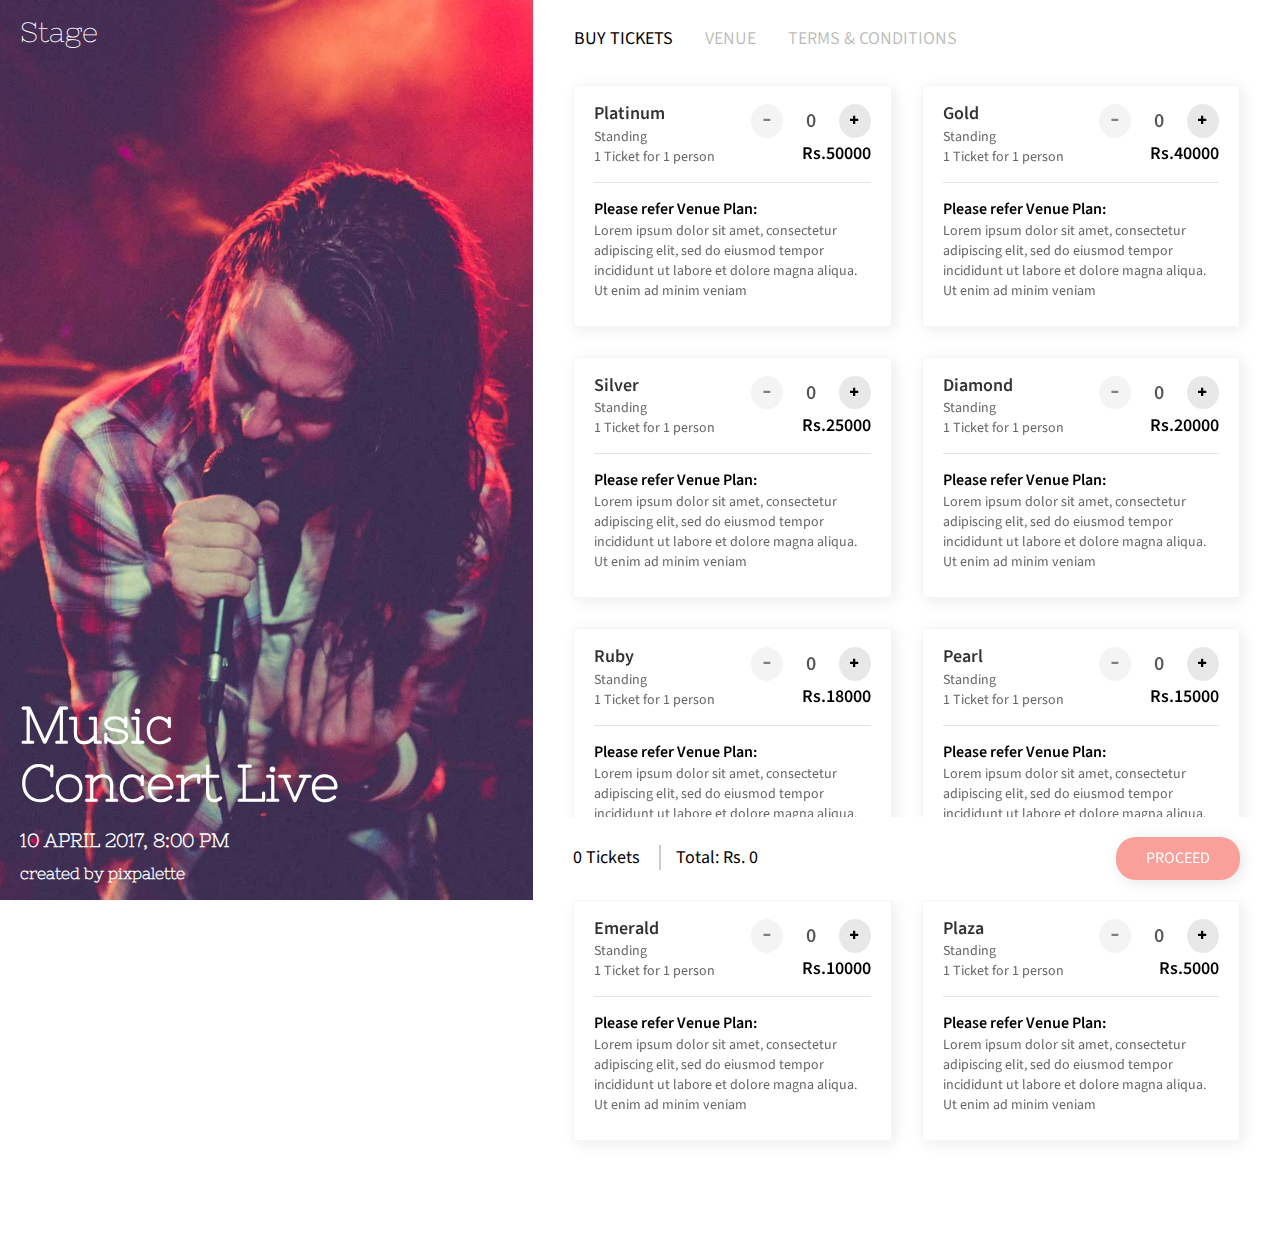
==== master/index.html @ 891f1418 "initial commit with 2 templates" ====
<!-- Stage- Bootstrap one page Event ticket booking theme 
Created by pixpalette.com - online design magazine -->
<!DOCTYPE html>
<html lang="en">
  <head>
    <meta charset="utf-8">
    <meta http-equiv="X-UA-Compatible" content="IE=edge">
    <meta name="viewport" content="width=device-width, initial-scale=1">
    <!-- The above 3 meta tags *must* come first in the head; any other head content must come *after* these tags -->
    <title>Stage- Bootstrap one page Event ticket booking theme</title>

    <!-- Bootstrap -->
    <link href="css/bootstrap.min.css" rel="stylesheet">
    <link href="css/custom.css" rel="stylesheet">
    
    <!-- fonts -->
    <link href='http://fonts.googleapis.com/css?family=Nixie+One' rel='stylesheet' type='text/css'>
    <link href="https://fonts.googleapis.com/css?family=Source+Sans+Pro:300,400,600,700,900" rel="stylesheet">
    <!-- HTML5 shim and Respond.js for IE8 support of HTML5 elements and media queries -->
    <!-- WARNING: Respond.js doesn't work if you view the page via file:// -->
    <!--[if lt IE 9]>
      <script src="https://oss.maxcdn.com/html5shiv/3.7.2/html5shiv.min.js"></script>
      <script src="https://oss.maxcdn.com/respond/1.4.2/respond.min.js"></script>
    <![endif]-->
  </head>
  <body>
  	
    <div class="loader">
       <div>
        <img src="images/icons/preloader.gif" />
       </div>
    </div>
    
    <div class="container-fluid">
		<div class="row">
        	<div class="col-sm-5 left-wrapper">
            	<div class="event-banner-wrapper">
                	<div class="logo">
                        <h1>Stage</h1>
                    </div>
                
                	<h2>
                    Music<br>Concert Live
                    <span>10 April 2017, 8:00 PM</span>
                    </h2>
                    <p>created by <a href="http://www.pixpalette.com" target="_blank">pixpalette</a></p>
                </div>
            </div>
            <div class="col-sm-7 right-wrapper">
            	<div class="event-ticket-wrapper">
                    
                    <div class="event-tab">
                
                  <!-- Nav tabs -->
                  <ul class="nav nav-tabs" role="tablist">
                    <li role="presentation" class="active"><a href="#buyTicket" aria-controls="buyTicket" role="tab" data-toggle="tab">Buy Tickets</a></li>
                    <li role="presentation"><a href="#venue" aria-controls="venue" role="tab" data-toggle="tab">Venue</a></li>
                   
                    
                    <li role="presentation"><a href="#termCondition" aria-controls="termCondition" role="tab" data-toggle="tab">Terms & Conditions</a></li>
                  </ul>
                
                  <!-- Tab panes -->
                  <div class="tab-content">
                    <div role="tabpanel" class="tab-pane fade in active" id="buyTicket">
                    	<div class="row">
                        	<div class="col-md-6">
                            	<div class="ticketBox" data-ticket-price="50000">
                                	<div class="inactiveStatus"></div>
                                    
                                    <div class="row">
 			                       	<div class="col-xs-6">
            							<div class="ticket-name">
                                        	Platinum
                                            <span>Standing<br>
                                        	1 Ticket for 1 person</span>
                                        </div>
            						</div>
                                    
                                    <div class="col-xs-6">
            							<div class="ticket-price-count-box">
                                            <div class="ticket-control">
                                                <div class="input-group">
                                                  <span class="input-group-btn">
                                                      <button type="button" class="btn btn-default btn-number" disabled="disabled" data-type="minus" data-field="quant[1]">
                                                          <span class="glyphicon glyphicon-minus"></span>
                                                      </button>
                                                  </span>
                                                  <input type="text" name="quant[1]" class="form-control input-number" value="0" min="0" max="10">
                                                  <span class="input-group-btn">
                                                      <button type="button" class="btn btn-default btn-number" data-type="plus" data-field="quant[1]">
                                                          <span class="glyphicon glyphicon-plus"></span>
                                                      </button>
                                                  </span>
                                                </div>
                                            </div>
                                            <p class="price">Rs.50000</p>
                                        </div>
            						</div>
                                    </div>
                                	
                                    
                                    <div class="ticket-description">
                                    	<p><strong>Please refer Venue Plan:</strong><br>Lorem ipsum dolor sit amet, consectetur adipiscing elit, sed do eiusmod tempor incididunt ut labore et dolore magna aliqua. Ut enim ad minim veniam</p>
                                    </div>
                                            
                                </div>
                            </div>
                            <div class="col-md-6">
                            	<div class="ticketBox" data-ticket-price="40000">
                                	<div class="inactiveStatus"></div>
                                    
                                    <div class="row">
 			                       	<div class="col-xs-6">
            							<div class="ticket-name">Gold<span>
                                        Standing<br>
                                        1 Ticket for 1 person</span></div>
            						</div>
                                    
                                    <div class="col-xs-6">
            							<div class="ticket-price-count-box">
                                            <div class="ticket-control">
                                                <div class="input-group">
                                                  <span class="input-group-btn">
                                                      <button type="button" class="btn btn-default btn-number" disabled="disabled" data-type="minus" data-field="quant[2]">
                                                          <span class="glyphicon glyphicon-minus"></span>
                                                      </button>
                                                  </span>
                                                  <input type="text" name="quant[2]" class="form-control input-number" value="0" min="0" max="10">
                                                  <span class="input-group-btn">
                                                      <button type="button" class="btn btn-default btn-number" data-type="plus" data-field="quant[2]">
                                                          <span class="glyphicon glyphicon-plus"></span>
                                                      </button>
                                                  </span>
                                                </div>
                                                
                                            </div>
                                            <p class="price">Rs.40000</p>
                                        </div>
            						</div>
                                    </div>
                                	
                                    
                                    <div class="ticket-description">
                                    	<p><strong>Please refer Venue Plan:</strong><br>Lorem ipsum dolor sit amet, consectetur adipiscing elit, sed do eiusmod tempor incididunt ut labore et dolore magna aliqua. Ut enim ad minim veniam</p>
                                    </div>
                                            
                                </div>
                            </div>
                            <div class="col-md-6">
                            	<div class="ticketBox" data-ticket-price="25000">
                                	<div class="inactiveStatus"></div>
                                    
                                    <div class="row">
 			                       	<div class="col-xs-6">
            							<div class="ticket-name">Silver <span>
                                        Standing<br>
                                        1 Ticket for 1 person</span></div>
            						</div>
                                    
                                    <div class="col-xs-6">
            							<div class="ticket-price-count-box">
                                            <div class="ticket-control">
                                                <div class="input-group">
                                                  <span class="input-group-btn">
                                                      <button type="button" class="btn btn-default btn-number" disabled="disabled" data-type="minus" data-field="quant[3]">
                                                          <span class="glyphicon glyphicon-minus"></span>
                                                      </button>
                                                  </span>
                                                  <input type="text" name="quant[3]" class="form-control input-number" value="0" min="0" max="10">
                                                  <span class="input-group-btn">
                                                      <button type="button" class="btn btn-default btn-number" data-type="plus" data-field="quant[3]">
                                                          <span class="glyphicon glyphicon-plus"></span>
                                                      </button>
                                                  </span>
                                                </div>
                                                
                                            </div>
                                            <p class="price">Rs.25000</p>
                                        </div>
            						</div>
                                    </div>
                                	
                                    
                                    <div class="ticket-description">
                                    	<p><strong>Please refer Venue Plan:</strong><br>Lorem ipsum dolor sit amet, consectetur adipiscing elit, sed do eiusmod tempor incididunt ut labore et dolore magna aliqua. Ut enim ad minim veniam</p>
                                    </div>
                                            
                                </div>
                            </div>
                            <div class="col-md-6">
                            	<div class="ticketBox" data-ticket-price="20000">
                                	<div class="inactiveStatus"></div>
                                    
                                    <div class="row">
 			                       	<div class="col-xs-6">
            							<div class="ticket-name">Diamond<span>
                                        Standing<br>
                                        1 Ticket for 1 person</span></div>
            						</div>
                                    
                                    <div class="col-xs-6">
            							<div class="ticket-price-count-box">
                                            <div class="ticket-control">
                                                <div class="input-group">
                                                  <span class="input-group-btn">
                                                      <button type="button" class="btn btn-default btn-number" disabled="disabled" data-type="minus" data-field="quant[4]">
                                                          <span class="glyphicon glyphicon-minus"></span>
                                                      </button>
                                                  </span>
                                                  <input type="text" name="quant[4]" class="form-control input-number" value="0" min="0" max="10">
                                                  <span class="input-group-btn">
                                                      <button type="button" class="btn btn-default btn-number" data-type="plus" data-field="quant[4]">
                                                          <span class="glyphicon glyphicon-plus"></span>
                                                      </button>
                                                  </span>
                                                </div>
                                                
                                            </div>
                                            <p class="price">Rs.20000</p>
                                        </div>
            						</div>
                                    </div>
                                	
                                    
                                    <div class="ticket-description">
                                    	<p><strong>Please refer Venue Plan:</strong><br>Lorem ipsum dolor sit amet, consectetur adipiscing elit, sed do eiusmod tempor incididunt ut labore et dolore magna aliqua. Ut enim ad minim veniam</p>
                                    </div>
                                            
                                </div>
                            </div>
                            <div class="col-md-6">
                            	<div class="ticketBox" data-ticket-price="18000">
                                	<div class="inactiveStatus"></div>
                                    
                                    <div class="row">
 			                       	<div class="col-xs-6">
            							<div class="ticket-name">Ruby<span>
                                        Standing<br>
                                        1 Ticket for 1 person</span></div>
            						</div>
                                    
                                    <div class="col-xs-6">
            							<div class="ticket-price-count-box">
                                            <div class="ticket-control">
                                                <div class="input-group">
                                                  <span class="input-group-btn">
                                                      <button type="button" class="btn btn-default btn-number" disabled="disabled" data-type="minus" data-field="quant[5]">
                                                          <span class="glyphicon glyphicon-minus"></span>
                                                      </button>
                                                  </span>
                                                  <input type="text" name="quant[5]" class="form-control input-number" value="0" min="0" max="10">
                                                  <span class="input-group-btn">
                                                      <button type="button" class="btn btn-default btn-number" data-type="plus" data-field="quant[5]">
                                                          <span class="glyphicon glyphicon-plus"></span>
                                                      </button>
                                                  </span>
                                                </div>
                                                
                                            </div>
                                            <p class="price">Rs.18000</p>
                                        </div>
            						</div>
                                    </div>
                                	
                                    
                                    <div class="ticket-description">
                                    	<p><strong>Please refer Venue Plan:</strong><br>Lorem ipsum dolor sit amet, consectetur adipiscing elit, sed do eiusmod tempor incididunt ut labore et dolore magna aliqua. Ut enim ad minim veniam</p>
                                    </div>
                                            
                                </div>
                            </div>
                            <div class="col-md-6">
                            	<div class="ticketBox" data-ticket-price="15000">
                                	<div class="inactiveStatus"></div>
                                    
                                    <div class="row">
 			                       	<div class="col-xs-6">
            							<div class="ticket-name">Pearl<span>
                                        Standing<br>
                                        1 Ticket for 1 person</span></div>
            						</div>
                                    
                                    <div class="col-xs-6">
            							<div class="ticket-price-count-box">
                                            <div class="ticket-control">
                                                <div class="input-group">
                                                  <span class="input-group-btn">
                                                      <button type="button" class="btn btn-default btn-number" disabled="disabled" data-type="minus" data-field="quant[6]">
                                                          <span class="glyphicon glyphicon-minus"></span>
                                                      </button>
                                                  </span>
                                                  <input type="text" name="quant[6]" class="form-control input-number" value="0" min="0" max="10">
                                                  <span class="input-group-btn">
                                                      <button type="button" class="btn btn-default btn-number" data-type="plus" data-field="quant[6]">
                                                          <span class="glyphicon glyphicon-plus"></span>
                                                      </button>
                                                  </span>
                                                </div>
                                                
                                            </div>
                                            <p class="price">Rs.15000</p>
                                        </div>
            						</div>
                                    </div>
                                	
                                    
                                    <div class="ticket-description">
                                    	<p><strong>Please refer Venue Plan:</strong><br>Lorem ipsum dolor sit amet, consectetur adipiscing elit, sed do eiusmod tempor incididunt ut labore et dolore magna aliqua. Ut enim ad minim veniam</p>
                                    </div>
                                            
                                </div>
                            </div>
                            <div class="col-md-6">
                            	<div class="ticketBox" data-ticket-price="10000">
                                	<div class="inactiveStatus"></div>
                                    
                                    <div class="row">
 			                       	<div class="col-xs-6">
            							<div class="ticket-name">Emerald<span>
                                        Standing<br>
                                        1 Ticket for 1 person</div>
            						</div>
                                    
                                    <div class="col-xs-6">
            							<div class="ticket-price-count-box">
                                            <div class="ticket-control">
                                                <div class="input-group">
                                                  <span class="input-group-btn">
                                                      <button type="button" class="btn btn-default btn-number" disabled="disabled" data-type="minus" data-field="quant[7]">
                                                          <span class="glyphicon glyphicon-minus"></span>
                                                      </button>
                                                  </span>
                                                  <input type="text" name="quant[7]" class="form-control input-number" value="0" min="0" max="10">
                                                  <span class="input-group-btn">
                                                      <button type="button" class="btn btn-default btn-number" data-type="plus" data-field="quant[7]">
                                                          <span class="glyphicon glyphicon-plus"></span>
                                                      </button>
                                                  </span>
                                                </div>
                                                
                                            </div>
                                            <p class="price">Rs.10000</p>
                                        </div>
            						</div>
                                    </div>
                                	
                                    
                                    <div class="ticket-description">
                                    	<p><strong>Please refer Venue Plan:</strong><br>Lorem ipsum dolor sit amet, consectetur adipiscing elit, sed do eiusmod tempor incididunt ut labore et dolore magna aliqua. Ut enim ad minim veniam</p>
                                    </div>
                                            
                                </div>
                            </div>
                            <div class="col-md-6">
                            	<div class="ticketBox" data-ticket-price="5000">
                                	<div class="inactiveStatus"></div>
                                    
                                    <div class="row">
 			                       	<div class="col-xs-6">
            							<div class="ticket-name">Plaza<span>
                                        Standing<br>
                                        1 Ticket for 1 person</span></div>
            						</div>
                                    
                                    <div class="col-xs-6">
            							<div class="ticket-price-count-box">
                                            <div class="ticket-control">
                                                <div class="input-group">
                                                  <span class="input-group-btn">
                                                      <button type="button" class="btn btn-default btn-number" disabled="disabled" data-type="minus" data-field="quant[8]">
                                                          <span class="glyphicon glyphicon-minus"></span>
                                                      </button>
                                                  </span>
                                                  <input type="text" name="quant[8]" class="form-control input-number" value="0" min="0" max="10">
                                                  <span class="input-group-btn">
                                                      <button type="button" class="btn btn-default btn-number" data-type="plus" data-field="quant[8]">
                                                          <span class="glyphicon glyphicon-plus"></span>
                                                      </button>
                                                  </span>
                                                </div>
                                                
                                            </div>
                                            <p class="price">Rs.5000</p>
                                        </div>
            						</div>
                                    </div>
                                	
                                    
                                    <div class="ticket-description">
                                    	<p><strong>Please refer Venue Plan:</strong><br>Lorem ipsum dolor sit amet, consectetur adipiscing elit, sed do eiusmod tempor incididunt ut labore et dolore magna aliqua. Ut enim ad minim veniam</p>
                                    </div>
                                            
                                </div>
                            </div>
                        </div>
                    </div>
                    <div role="tabpanel" class="tab-pane fade" id="venue">
                    	<h4> Lorem ipsum dolor sit amet,<br> consectetur adipiscing elit,<br> sed do eiusmod<br> Pune 411058</h4><br>
                        <iframe src="https://www.google.com/maps/d/embed?mid=1UMEBYRnM0KZhrhqikVv3YigwUd0" width="640" height="300"></iframe>
                    </div>
                    <div role="tabpanel" class="tab-pane fade" id="termCondition">
           				<h4>Lorem ipsum dolor sit amet, consectetur adipiscing elit, sed do eiusmod tempor incididunt ut labore et dolore magna aliqua. Ut enim ad minim veniam, quis nostrud exercitation ullamco laboris nisi ut aliquip ex ea commodo consequat. Duis aute irure dolor in reprehenderit in voluptate velit esse cillum dolore eu fugiat nulla pariatur. Excepteur sint occaecat cupidatat non proident, sunt in culpa qui officia deserunt mollit anim id est laborum.</h4>
                        <h4>Lorem ipsum dolor sit amet, consectetur adipiscing elit, sed do eiusmod tempor incididunt ut labore et dolore magna aliqua. Ut enim ad minim veniam, quis nostrud exercitation ullamco laboris nisi ut aliquip ex ea commodo consequat. Duis aute irure dolor in reprehenderit in voluptate velit esse cillum dolore eu fugiat nulla pariatur. Excepteur sint occaecat cupidatat non proident, sunt in culpa qui officia deserunt mollit anim id est laborum.</h4>
                        <h4>Lorem ipsum dolor sit amet, consectetur adipiscing elit, sed do eiusmod tempor incididunt ut labore et dolore magna aliqua. Ut enim ad minim veniam, quis nostrud exercitation ullamco laboris nisi ut aliquip ex ea commodo consequat. Duis aute irure dolor in reprehenderit in voluptate velit esse cillum dolore eu fugiat nulla pariatur. Excepteur sint occaecat cupidatat non proident, sunt in culpa qui officia deserunt mollit anim id est laborum.</h4>
                    </div>
                  </div>
                
                </div>
                
                	<div class="cart">
                <div class="row">
                    <div class="col-xs-6">
                        <p> 
                        	<span class="ticket-count">0</span> Tickets <span class="divider"></span> Total: Rs. <span class="total-amount">0</span></p>
                    </div>
                    <div class="col-xs-6">
                    	<div class="text-right">
                        	<a class="btn disabled" data-toggle="modal" data-target="#ticket-details">PROCEED</a>
                        </div>
                    </div>
                </div>
                </div>
                       
                </div>
            </div>
        </div>
    </div>

<!-- Modal -->
<div class="modal right fade" id="ticket-details" tabindex="-1" role="dialog" aria-labelledby="myModalLabel">
  <div class="modal-dialog" role="document">
    <div class="modal-content">
      <!--<div class="modal-header">
        <button type="button" class="close" data-dismiss="modal" aria-label="Close"><span aria-hidden="true">&times;</span></button>
        <h4 class="modal-title" id="myModalLabel">Share your contact Details</h4>
      </div>-->
      <div class="modal-header">
        <button type="button" class="close" data-dismiss="modal" aria-label="Close">
        	<img src="images/icons/cancel.png">
        </button>
        <h4 class="modal-title">Your Tickets</h4>
      </div>
      <div class="modal-body">
        
        <div class="cart-information">
            	<div class="ticket-type"></div>
          		<ul>
	                <li>Tickets: <span class="ticket-count"></span></li>
                    <li>Price: <span class="ticket-amount"></span></li>
                    <hr>
                    <li>Total: <span class="total-amount"></span></li>
    			</ul>
            </div>
            
            <div class="contactForm">	
                <h3>Share your contact Details</h3>
                <form>
                  <div class="form-group">
                    <input type="text" class="form-control" placeholder="Enter your name">
                  </div>
                  
                  <div class="form-group">
                    <input type="text" class="form-control" placeholder="Enter your Email ID">
                  </div>
                  
                  <div class="form-group">
                     <input type="text" class="form-control" placeholder="Enter your Mobile No.">
                  </div>
                  
        		  <a type="submit" class="btn">Proceed to Payment</a>
                </form>
            </div>
        
        
        
      </div>
    </div>
  </div>
</div>
    
    
    <!-- jQuery (necessary for Bootstrap's JavaScript plugins) -->
    <script src="https://ajax.googleapis.com/ajax/libs/jquery/1.11.3/jquery.min.js"></script>
    <!-- Include all compiled plugins (below), or include individual files as needed -->
    <script src="js/bootstrap.min.js"></script>
    <script src="js/allscript.js"></script>
  </body>
</html>
---- master/css/custom.css ----
/* Stage- Bootstrap one page Event ticket booking theme 
Created by pixpalette.com - online design magazine */

@charset "utf-8";
/* CSS Document */
html, body {
	font-family: 'Source Sans Pro', sans-serif;
    font-size: 14px;
    font-weight: 400;
}

/* common style's */
a {
  color: #7447ae;
  -webkit-transition: all 0.5s;
  -moz-transition: all 0.5s;
  transition: all 0.5s;
}
a:hover, a:focus, a:active {
  text-decoration: none;
  outline: none;
  -webkit-transition: all 0.5s;
  -moz-transition: all 0.5s;
  transition: all 0.5s;
}

h1, h2, h3, h4, h5, h6 {
	line-height: 24px; 
}

/* button style */
.btn, .btn.disabled {
    background: #f44336;
    color: #ffffff;
    border: 0;
    border-radius: 20px;
    font-size: 16px;
    padding: 10px 30px;
    box-shadow: 3px 3px 15px rgba(0, 0, 0, 0.2);
	text-transform: uppercase;
}

.btn:hover {
    background: #e53935;
	color: #ffffff;
    box-shadow: 6px 6px 15px rgba(0, 0, 0, 0.2);
}

.btn.disabled, .btn[disabled], fieldset[disabled] .btn {
    opacity: .5;
}

/* form style */
label {
    font-weight: 400;
}

.form-group {
    margin-bottom: 20px;
}

.form-control {
    height: 40px;
    font-size: 18px;
    border: 0;
    border-bottom: 1px solid #ccc;
    border-radius: 0px;
    padding: 6px 0px;
    box-shadow: none;
	font-weight: 100;
	-webkit-transition: all 0.5s;
    -moz-transition: all 0.5s;
    transition: all 0.5s;
}

.form-control:focus {
    border-color: #666666;
    outline: 0;
    box-shadow: none;
	-webkit-transition: all 0.5s;
    -moz-transition: all 0.5s;
    transition: all 0.5s;
}


/* loader */
.loader{
    position: fixed;
    color: white;
    background: #ffffff;
    width: 100%;
    height: 100%;
    z-index: 9999;
}

.loader > div {
    text-align: center;
    margin: 0px auto;
    position: relative;
    top: 50%;
    transform: translateY(-50%);
}

.left-wrapper, .right-wrapper{
    padding-right: 0px;
    padding-left: 0px;
}

/* event banner css */
.event-banner-wrapper {
	position: fixed;
    width: 41.66666667%;
    height: 100%;	
    padding: 20px;
	background: url(../images/event-banner.jpg);
	background-position: center;
	-webkit-background-size: cover;
	-moz-background-size: cover;
	-o-background-size: cover;
	background-size: cover;
}

.logo h1 {
    font-family: 'Nixie One', sans-serif;
    position: absolute;
    color: #ffffff;
    font-size: 28px;
    font-weight: 300;
    margin: 0;
    top: 20px;
    left: 20px;
}

.event-banner-wrapper h2 {
    position: absolute;
	font-family: 'Nixie One', sans-serif;
	font-size: 4vw;
    font-weight: 900;
	line-height: 4.5vw;
	color: #fff;
    margin: 0;
    bottom: 30px;
}

.event-banner-wrapper h2 span {
    display: block;
    text-transform: uppercase;
    font-size: 1.5vw;
}

.event-banner-wrapper p {
    position: absolute;
    font-family: 'Nixie One', sans-serif;
    font-size: 16px;
    font-weight: 900;
    color: #fff;
    margin: 0;
    bottom: 15px;
}

.event-banner-wrapper p a {
	color: #fff;
}

.event-banner-wrapper p a:hover {
	border-bottom: 1px solid #fff;
}

/* event ticket css */
.event-ticket-wrapper{	
    padding: 40px;
}

.event-tab .nav-tabs {
	position: fixed;
	top: 0;
	left: 41.66666667%;
	background: #fff;
	width: 58.33333333%;
	border-bottom: 0;
    padding: 20px 40px;
	margin-bottom: 30px;
    z-index: 99;
}

.event-tab .nav-tabs > li > a {
    font-size: 18px;
	color: rgba(0, 0, 0, 0.28);
    margin-right: 30px;
    padding: 5px 0px;
    text-transform: uppercase;
    transition: all 0.5s;
    -webkit-transition: all 0.5s;
}

.event-tab .nav-tabs > li.active > a,
.event-tab .nav-tabs > li.active > a:hover, 
.event-tab .nav-tabs > li.active > a:focus,
.event-tab .nav-tabs > li > a:hover, 
.event-tab .nav-tabs > li > a:focus {
	background: transparent;
    color: #000000;
    border: 1px solid transparent;
	transition: all 0.5s;
	-webkit-transition: all 0.5s;
}

.event-tab .tab-content {
    margin-top: 45px;
}

.event-tab .tab-content .tab-pane {
    margin-bottom: 30px;
}

.ticketBox {
    position: relative;
    border: 1px solid rgba(0, 0, 0, 0.04);
    padding: 15px 20px;
    font-size: 18px;
    font-weight: 600;
    margin-bottom: 30px;
    border-radius: 4px;
    box-shadow: 3px 3px 15px rgba(0, 0, 0, 0.08);
    transition: all 0.5s;
    -webkit-transition: all 0.5s;
}

.ticketBox:hover {
	transition: all 0.5s;
	-webkit-transition: all 0.5s;
}

.inActiveTicket .inactiveStatus {
    background: rgba(248, 248, 248, 0.68);
    position: absolute;
    width: 100%;
    height: 100%;
    left: 0;
    top: 0;
    z-index: 11;
	transition: all 0.5s;
    -webkit-transition: all 0.5s;
}

.ticketBox .ticket-name span {
    color: #666;
    display: block;
    font-size: 14px;
    font-weight: 400;
}

.ticketBox .ticket-price-count-box .price {
	margin: 0;
    color: #000000;
    font-weight: 600;
    float: right;
    width: 100%;
    text-align: right;
}
 
.ticketBox .ticket-price-count-box .ticket-control {
	float: right;
    width: 120px;
}

.ticketBox .ticket-price-count-box .ticket-control .form-control {
	width: 50px;
    font-weight: 600;
    text-align: center;
    border: 0;
    box-shadow: none;
    display: inline-block;
    pointer-events: none;
    font-size: 20px;
    margin: 0px 4px;
    background: transparent;
}

.ticketBox .ticket-price-count-box .ticket-control .input-group .input-group-btn button {
    display: inline-block;
    border: 0px solid rgba(0, 0, 0, 0.12);
    padding: 10px;
    width: 32px;
    text-align: center;
    border-radius: 50%;
    font-weight: 600;
    color: #000000;
    font-size: 9px;
    background: rgba(0, 0, 0, 0.09);
	box-shadow: none;
	transition: all 0.5s;
	-webkit-transition: all 0.5s;
}

.ticketBox .ticket-price-count-box .ticket-control .input-group .input-group-btn button:hover,
.ticketBox .ticket-price-count-box .ticket-control .input-group .input-group-btn button:focus {
	outline: none;
	background: rgba(0, 0, 0, 0.15);
	transition: all 0.5s;
	-webkit-transition: all 0.5s;
}

.ticketBox .ticket-description {
	border-top: 1px solid rgba(0, 0, 0, 0.1);
    margin-top: 15px;
    padding-top: 15px;
}

.ticketBox .ticket-description p {
	font-size: 14px;
    font-weight: 400;
    color: #666;
}

.ticketBox .ticket-description p strong {
    font-weight: 600;
    color: #000;
    font-size: 16px;
}

/* map iframe */
iframe {
	width: 100%;
	border: 0;
}

/* cart style */
.cart {
    padding: 20px 40px;
    background: #fff;
    margin-bottom: 0;
    position: fixed;
    left: 41.66666667%;
    bottom: 0;
    width: 58.33333333%;
    z-index: 99;
}

.cart p {
	color: #000;
    margin-bottom: 0;
    font-size: 18px;
    font-weight: 400;
    margin-top: 8px;
}

.cart p .divider {
    border-right: 2px solid #ccc;
    padding-left: 15px;
    margin-right: 15px;
}

/* cart ticket details */
.cart-information {
	margin-bottom: 30px;
    color: #000;
}

.cart-information .ticket-type {
	font-size: 18px;
    margin-bottom: 15px;
    font-weight: 600;
}

.cart-information .ticket-type span {
    font-size: 14px;
    line-height: 18px;
    display: block;
    font-weight: 400;
    color: #666;
}

.cart-information ul {
	margin: 0;
	padding: 0;
}

.cart-information ul li {
    list-style-type: none;
    font-size: 18px;
    margin-bottom: 4px;
}

.cart-information ul li span {
    float: right;
}

.cart-information ul li span.totalAmount {
    font-weight: 600;
}

.cart-information hr {
    margin-top: 5px;
    margin-bottom: 5px;
    border: 0;
    border-top: 1px solid rgba(0, 0, 0, 0.15);
}

/* contact form style */
.contactForm h3 {
	font-size: 18px;
    margin-top: 0;
    margin-bottom: 15px;
    font-weight: 600;
}

.contactForm .btn {
	width: 100%;
}

/* side modal style */
.modal-content {
    border-radius: 0;
}

.modal-body {
    padding: 0;
}

.modal-header {
    padding: 20px 30px;
    border-bottom: 1px solid #e5e5e5;
}

.modal-title {
    text-transform: uppercase;
}

.modal .close {
    opacity: 0.4;
    transition: all 0.3s;
    -webkit-transition: all 0.3s;
}

.modal .close:hover {
    opacity: 0.4;
    -ms-transform: rotate(180deg);
    -webkit-transform: rotate(180deg);
    transform: rotate(180deg);
    transition: all 0.3s;
    -webkit-transition: all 0.3s;
}

	.modal.right .modal-dialog {
		position: fixed;
		margin: auto;
		width: 350px;
		height: 100%;
		-webkit-transform: translate3d(0%, 0, 0);
		    -ms-transform: translate3d(0%, 0, 0);
		     -o-transform: translate3d(0%, 0, 0);
		        transform: translate3d(0%, 0, 0);
	}

	.modal.right .modal-content {
		height: 100%;
		overflow-y: auto;
		border: 0;
	}
	
	.modal.right .modal-body {
		padding: 30px;
	}
    
	.modal.right.fade .modal-dialog {
		right: -320px;
		-webkit-transition: opacity 0.3s linear, right 0.3s ease-out;
		   -moz-transition: opacity 0.3s linear, right 0.3s ease-out;
		     -o-transition: opacity 0.3s linear, right 0.3s ease-out;
		        transition: opacity 0.3s linear, right 0.3s ease-out;
	}
	
	.modal.right.fade.in .modal-dialog {
		right: 0;
	}

/* media query for tab */
@media (max-width: 767px) {
.event-banner-wrapper {
    position: relative;
    width: 100%;
    height: 300px;
	padding: 15px;
}

.event-banner-wrapper h2 {
    font-size: 38px;
    line-height: 38px;
}

.event-banner-wrapper h2 span {
    font-size: 16px;
}

.event-ticket-wrapper {
    padding: 20px;
}

.event-tab .nav-tabs {
    margin-bottom: 10px;
    position: relative;
    top: 0;
    left: 0;
    padding: 0;
    width: 100%;
}

.event-tab .tab-content {
    margin-top: 20px;
}

.cart {
    padding: 15px;
    background: #fff;
    margin-bottom: 0;
    position: fixed;
    left: 0;
    bottom: 0;
    width: 100%;
    z-index: 99;
}

}

/* media query for Mobile */
@media (max-width: 480px) {

.modal.left .modal-dialog, .modal.right .modal-dialog {
    width: 100%;
}

.event-tab .nav-tabs > li > a {
    font-size: 16px;
    margin-right: 0;
    padding: 2px 0px;
}

.event-tab .nav-tabs > li {
    width: 100%;
}

.cart p {
    font-size: 16px;
	margin: 0;
}

.cart p .divider {
    border-right: 0px;
    padding-left: 0;
    margin-right: 0;
    display: block;
}

}
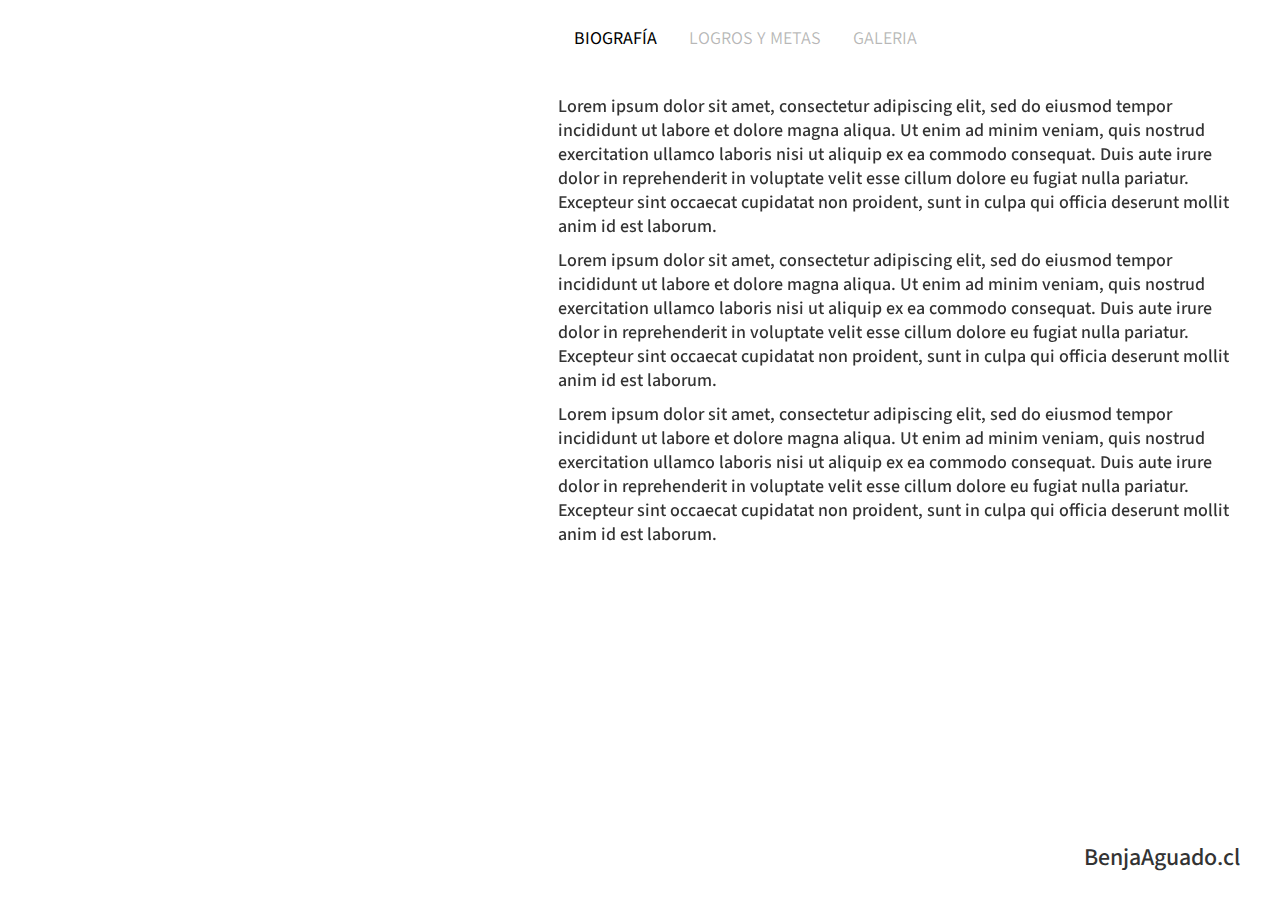
==== commit fbd25bd2: "mvp con estructura, faltan textos y galeria" ====
--- a/master/index.html
+++ b/master/index.html
@@ -2,17 +2,17 @@
 Created by pixpalette.com - online design magazine -->
 <!DOCTYPE html>
 <html lang="en">
-  <head>
+
+<head>
     <meta charset="utf-8">
     <meta http-equiv="X-UA-Compatible" content="IE=edge">
     <meta name="viewport" content="width=device-width, initial-scale=1">
     <!-- The above 3 meta tags *must* come first in the head; any other head content must come *after* these tags -->
-    <title>Stage- Bootstrap one page Event ticket booking theme</title>
-
+    <title>BenjaAguado.cl - Climbing</title>
     <!-- Bootstrap -->
     <link href="css/bootstrap.min.css" rel="stylesheet">
     <link href="css/custom.css" rel="stylesheet">
-    
+
     <!-- fonts -->
     <link href='http://fonts.googleapis.com/css?family=Nixie+One' rel='stylesheet' type='text/css'>
     <link href="https://fonts.googleapis.com/css?family=Source+Sans+Pro:300,400,600,700,900" rel="stylesheet">
@@ -22,468 +22,146 @@
       <script src="https://oss.maxcdn.com/html5shiv/3.7.2/html5shiv.min.js"></script>
       <script src="https://oss.maxcdn.com/respond/1.4.2/respond.min.js"></script>
     <![endif]-->
-  </head>
-  <body>
-  	
+</head>
+
+<body>
+
     <div class="loader">
-       <div>
-        <img src="images/icons/preloader.gif" />
-       </div>
+        <div>
+            <img src="images/icons/preloader.gif" />
+        </div>
     </div>
-    
+
     <div class="container-fluid">
-		<div class="row">
-        	<div class="col-sm-5 left-wrapper">
-            	<div class="event-banner-wrapper">
-                	<div class="logo">
-                        <h1>Stage</h1>
+        <div class="row">
+            <div class="col-sm-5 left-wrapper">
+                <div class="event-banner-wrapper">
+                    <div class="logo">
+                        <!--<h1>BenjaAguado.cl</h1>-->
                     </div>
-                
-                	<h2>
-                    Music<br>Concert Live
-                    <span>10 April 2017, 8:00 PM</span>
-                    </h2>
-                    <p>created by <a href="http://www.pixpalette.com" target="_blank">pixpalette</a></p>
+                    <h2> Climbing<br>Life</h2>
+                    <p style="display: none;">created by <a href="http://www.pixpalette.com" target="_blank">pixpalette</a></p>
                 </div>
             </div>
             <div class="col-sm-7 right-wrapper">
-            	<div class="event-ticket-wrapper">
-                    
+                <div class="event-ticket-wrapper">
                     <div class="event-tab">
-                
-                  <!-- Nav tabs -->
-                  <ul class="nav nav-tabs" role="tablist">
-                    <li role="presentation" class="active"><a href="#buyTicket" aria-controls="buyTicket" role="tab" data-toggle="tab">Buy Tickets</a></li>
-                    <li role="presentation"><a href="#venue" aria-controls="venue" role="tab" data-toggle="tab">Venue</a></li>
-                   
-                    
-                    <li role="presentation"><a href="#termCondition" aria-controls="termCondition" role="tab" data-toggle="tab">Terms & Conditions</a></li>
-                  </ul>
-                
-                  <!-- Tab panes -->
-                  <div class="tab-content">
-                    <div role="tabpanel" class="tab-pane fade in active" id="buyTicket">
-                    	<div class="row">
-                        	<div class="col-md-6">
-                            	<div class="ticketBox" data-ticket-price="50000">
-                                	<div class="inactiveStatus"></div>
-                                    
-                                    <div class="row">
- 			                       	<div class="col-xs-6">
-            							<div class="ticket-name">
-                                        	Platinum
-                                            <span>Standing<br>
-                                        	1 Ticket for 1 person</span>
-                                        </div>
-            						</div>
-                                    
-                                    <div class="col-xs-6">
-            							<div class="ticket-price-count-box">
-                                            <div class="ticket-control">
-                                                <div class="input-group">
-                                                  <span class="input-group-btn">
-                                                      <button type="button" class="btn btn-default btn-number" disabled="disabled" data-type="minus" data-field="quant[1]">
-                                                          <span class="glyphicon glyphicon-minus"></span>
-                                                      </button>
-                                                  </span>
-                                                  <input type="text" name="quant[1]" class="form-control input-number" value="0" min="0" max="10">
-                                                  <span class="input-group-btn">
-                                                      <button type="button" class="btn btn-default btn-number" data-type="plus" data-field="quant[1]">
-                                                          <span class="glyphicon glyphicon-plus"></span>
-                                                      </button>
-                                                  </span>
-                                                </div>
-                                            </div>
-                                            <p class="price">Rs.50000</p>
-                                        </div>
-            						</div>
-                                    </div>
-                                	
-                                    
-                                    <div class="ticket-description">
-                                    	<p><strong>Please refer Venue Plan:</strong><br>Lorem ipsum dolor sit amet, consectetur adipiscing elit, sed do eiusmod tempor incididunt ut labore et dolore magna aliqua. Ut enim ad minim veniam</p>
-                                    </div>
-                                            
+                        <!-- Nav tabs -->
+                        <ul class="nav nav-tabs" role="tablist">
+                            <li role="presentation" class="active">
+                                <a href="#buyTicket" aria-controls="buyTicket" role="tab" data-toggle="tab">Biograf&iacute;a</a>
+                            </li>
+                            <li role="presentation">
+                                <a href="#venue" aria-controls="venue" role="tab" data-toggle="tab">Logros y Metas</a>
+                            </li>
+                            <li role="presentation">
+                                <a href="#termCondition" aria-controls="termCondition" role="tab" data-toggle="tab">Galeria</a>
+                            </li>
+                        </ul>
+
+                        <!-- Tab panes -->
+                        <div class="tab-content">
+                            <div role="tabpanel" class="tab-pane fade in active" id="buyTicket">
+                                <div class="row">
+                                    <h4>Lorem ipsum dolor sit amet, consectetur adipiscing elit, sed do eiusmod tempor
+                                        incididunt ut labore et dolore magna aliqua. Ut enim ad minim veniam, quis
+                                        nostrud exercitation ullamco laboris nisi ut aliquip ex ea commodo consequat.
+                                        Duis aute irure dolor in reprehenderit in voluptate velit esse cillum dolore eu
+                                        fugiat nulla pariatur. Excepteur sint occaecat cupidatat non proident, sunt in
+                                        culpa qui officia deserunt mollit anim id est laborum.</h4>
+                                    <h4>Lorem ipsum dolor sit amet, consectetur adipiscing elit, sed do eiusmod tempor
+                                        incididunt ut labore et dolore magna aliqua. Ut enim ad minim veniam, quis
+                                        nostrud exercitation ullamco laboris nisi ut aliquip ex ea commodo consequat.
+                                        Duis aute irure dolor in reprehenderit in voluptate velit esse cillum dolore eu
+                                        fugiat nulla pariatur. Excepteur sint occaecat cupidatat non proident, sunt in
+                                        culpa qui officia deserunt mollit anim id est laborum.</h4>
+                                    <h4>Lorem ipsum dolor sit amet, consectetur adipiscing elit, sed do eiusmod tempor
+                                        incididunt ut labore et dolore magna aliqua. Ut enim ad minim veniam, quis
+                                        nostrud exercitation ullamco laboris nisi ut aliquip ex ea commodo consequat.
+                                        Duis aute irure dolor in reprehenderit in voluptate velit esse cillum dolore eu
+                                        fugiat nulla pariatur. Excepteur sint occaecat cupidatat non proident, sunt in
+                                        culpa qui officia deserunt mollit anim id est laborum.</h4>
                                 </div>
                             </div>
-                            <div class="col-md-6">
-                            	<div class="ticketBox" data-ticket-price="40000">
-                                	<div class="inactiveStatus"></div>
-                                    
-                                    <div class="row">
- 			                       	<div class="col-xs-6">
-            							<div class="ticket-name">Gold<span>
-                                        Standing<br>
-                                        1 Ticket for 1 person</span></div>
-            						</div>
-                                    
-                                    <div class="col-xs-6">
-            							<div class="ticket-price-count-box">
-                                            <div class="ticket-control">
-                                                <div class="input-group">
-                                                  <span class="input-group-btn">
-                                                      <button type="button" class="btn btn-default btn-number" disabled="disabled" data-type="minus" data-field="quant[2]">
-                                                          <span class="glyphicon glyphicon-minus"></span>
-                                                      </button>
-                                                  </span>
-                                                  <input type="text" name="quant[2]" class="form-control input-number" value="0" min="0" max="10">
-                                                  <span class="input-group-btn">
-                                                      <button type="button" class="btn btn-default btn-number" data-type="plus" data-field="quant[2]">
-                                                          <span class="glyphicon glyphicon-plus"></span>
-                                                      </button>
-                                                  </span>
-                                                </div>
-                                                
-                                            </div>
-                                            <p class="price">Rs.40000</p>
+                            <div role="tabpanel" class="tab-pane fade" id="venue">
+                                <!-- TODO PUT LOGROS Y METAS CONTENT-->
+                                <div class="row">
+                                    <div class="col-md-6">
+                                        <h4>Lorem ipsum dolor sit amet, consectetur adipiscing elit, sed do eiusmod
+                                            tempor
+                                            incididunt ut labore et dolore magna aliqua. Ut enim ad minim veniam, quis
+                                            nostrud exercitation ullamco laboris nisi ut aliquip ex ea commodo
+                                            consequat.
+                                            Duis aute irure dolor in reprehenderit in voluptate velit esse cillum
+                                            dolore eu
+                                            fugiat nulla pariatur. Excepteur sint occaecat cupidatat non proident, sunt
+                                            in
+                                            culpa qui officia deserunt mollit anim id est laborum.</h4>
+                                    </div>
+                                    <div class="col-md-6">
+                                        <h4>Lorem ipsum dolor sit amet, consectetur adipiscing elit, sed do eiusmod
+                                            tempor
+                                            incididunt ut labore et dolore magna aliqua. Ut enim ad minim veniam, quis
+                                            nostrud exercitation ullamco laboris nisi ut aliquip ex ea commodo
+                                            consequat.
+                                            Duis aute irure dolor in reprehenderit in voluptate velit esse cillum
+                                            dolore eu
+                                            fugiat nulla pariatur. Excepteur sint occaecat cupidatat non proident, sunt
+                                            in
+                                            culpa qui officia deserunt mollit anim id est laborum.</h4>
+                                    </div>
+                                    <div class="col-md-6">
+                                            <h4>Lorem ipsum dolor sit amet, consectetur adipiscing elit, sed do eiusmod
+                                                tempor
+                                                incididunt ut labore et dolore magna aliqua. Ut enim ad minim veniam, quis
+                                                nostrud exercitation ullamco laboris nisi ut aliquip ex ea commodo
+                                                consequat.
+                                                Duis aute irure dolor in reprehenderit in voluptate velit esse cillum
+                                                dolore eu
+                                                fugiat nulla pariatur. Excepteur sint occaecat cupidatat non proident, sunt
+                                                in
+                                                culpa qui officia deserunt mollit anim id est laborum.</h4>
                                         </div>
-            						</div>
-                                    </div>
-                                	
-                                    
-                                    <div class="ticket-description">
-                                    	<p><strong>Please refer Venue Plan:</strong><br>Lorem ipsum dolor sit amet, consectetur adipiscing elit, sed do eiusmod tempor incididunt ut labore et dolore magna aliqua. Ut enim ad minim veniam</p>
-                                    </div>
-                                            
+                                        <div class="col-md-6">
+                                            <h4>Lorem ipsum dolor sit amet, consectetur adipiscing elit, sed do eiusmod
+                                                tempor
+                                                incididunt ut labore et dolore magna aliqua. Ut enim ad minim veniam, quis
+                                                nostrud exercitation ullamco laboris nisi ut aliquip ex ea commodo
+                                                consequat.
+                                                Duis aute irure dolor in reprehenderit in voluptate velit esse cillum
+                                                dolore eu
+                                                fugiat nulla pariatur. Excepteur sint occaecat cupidatat non proident, sunt
+                                                in
+                                                culpa qui officia deserunt mollit anim id est laborum.</h4>
+                                        </div>  
                                 </div>
                             </div>
-                            <div class="col-md-6">
-                            	<div class="ticketBox" data-ticket-price="25000">
-                                	<div class="inactiveStatus"></div>
-                                    
-                                    <div class="row">
- 			                       	<div class="col-xs-6">
-            							<div class="ticket-name">Silver <span>
-                                        Standing<br>
-                                        1 Ticket for 1 person</span></div>
-            						</div>
-                                    
-                                    <div class="col-xs-6">
-            							<div class="ticket-price-count-box">
-                                            <div class="ticket-control">
-                                                <div class="input-group">
-                                                  <span class="input-group-btn">
-                                                      <button type="button" class="btn btn-default btn-number" disabled="disabled" data-type="minus" data-field="quant[3]">
-                                                          <span class="glyphicon glyphicon-minus"></span>
-                                                      </button>
-                                                  </span>
-                                                  <input type="text" name="quant[3]" class="form-control input-number" value="0" min="0" max="10">
-                                                  <span class="input-group-btn">
-                                                      <button type="button" class="btn btn-default btn-number" data-type="plus" data-field="quant[3]">
-                                                          <span class="glyphicon glyphicon-plus"></span>
-                                                      </button>
-                                                  </span>
-                                                </div>
-                                                
-                                            </div>
-                                            <p class="price">Rs.25000</p>
-                                        </div>
-            						</div>
-                                    </div>
-                                	
-                                    
-                                    <div class="ticket-description">
-                                    	<p><strong>Please refer Venue Plan:</strong><br>Lorem ipsum dolor sit amet, consectetur adipiscing elit, sed do eiusmod tempor incididunt ut labore et dolore magna aliqua. Ut enim ad minim veniam</p>
-                                    </div>
-                                            
-                                </div>
-                            </div>
-                            <div class="col-md-6">
-                            	<div class="ticketBox" data-ticket-price="20000">
-                                	<div class="inactiveStatus"></div>
-                                    
-                                    <div class="row">
- 			                       	<div class="col-xs-6">
-            							<div class="ticket-name">Diamond<span>
-                                        Standing<br>
-                                        1 Ticket for 1 person</span></div>
-            						</div>
-                                    
-                                    <div class="col-xs-6">
-            							<div class="ticket-price-count-box">
-                                            <div class="ticket-control">
-                                                <div class="input-group">
-                                                  <span class="input-group-btn">
-                                                      <button type="button" class="btn btn-default btn-number" disabled="disabled" data-type="minus" data-field="quant[4]">
-                                                          <span class="glyphicon glyphicon-minus"></span>
-                                                      </button>
-                                                  </span>
-                                                  <input type="text" name="quant[4]" class="form-control input-number" value="0" min="0" max="10">
-                                                  <span class="input-group-btn">
-                                                      <button type="button" class="btn btn-default btn-number" data-type="plus" data-field="quant[4]">
-                                                          <span class="glyphicon glyphicon-plus"></span>
-                                                      </button>
-                                                  </span>
-                                                </div>
-                                                
-                                            </div>
-                                            <p class="price">Rs.20000</p>
-                                        </div>
-            						</div>
-                                    </div>
-                                	
-                                    
-                                    <div class="ticket-description">
-                                    	<p><strong>Please refer Venue Plan:</strong><br>Lorem ipsum dolor sit amet, consectetur adipiscing elit, sed do eiusmod tempor incididunt ut labore et dolore magna aliqua. Ut enim ad minim veniam</p>
-                                    </div>
-                                            
-                                </div>
-                            </div>
-                            <div class="col-md-6">
-                            	<div class="ticketBox" data-ticket-price="18000">
-                                	<div class="inactiveStatus"></div>
-                                    
-                                    <div class="row">
- 			                       	<div class="col-xs-6">
-            							<div class="ticket-name">Ruby<span>
-                                        Standing<br>
-                                        1 Ticket for 1 person</span></div>
-            						</div>
-                                    
-                                    <div class="col-xs-6">
-            							<div class="ticket-price-count-box">
-                                            <div class="ticket-control">
-                                                <div class="input-group">
-                                                  <span class="input-group-btn">
-                                                      <button type="button" class="btn btn-default btn-number" disabled="disabled" data-type="minus" data-field="quant[5]">
-                                                          <span class="glyphicon glyphicon-minus"></span>
-                                                      </button>
-                                                  </span>
-                                                  <input type="text" name="quant[5]" class="form-control input-number" value="0" min="0" max="10">
-                                                  <span class="input-group-btn">
-                                                      <button type="button" class="btn btn-default btn-number" data-type="plus" data-field="quant[5]">
-                                                          <span class="glyphicon glyphicon-plus"></span>
-                                                      </button>
-                                                  </span>
-                                                </div>
-                                                
-                                            </div>
-                                            <p class="price">Rs.18000</p>
-                                        </div>
-            						</div>
-                                    </div>
-                                	
-                                    
-                                    <div class="ticket-description">
-                                    	<p><strong>Please refer Venue Plan:</strong><br>Lorem ipsum dolor sit amet, consectetur adipiscing elit, sed do eiusmod tempor incididunt ut labore et dolore magna aliqua. Ut enim ad minim veniam</p>
-                                    </div>
-                                            
-                                </div>
-                            </div>
-                            <div class="col-md-6">
-                            	<div class="ticketBox" data-ticket-price="15000">
-                                	<div class="inactiveStatus"></div>
-                                    
-                                    <div class="row">
- 			                       	<div class="col-xs-6">
-            							<div class="ticket-name">Pearl<span>
-                                        Standing<br>
-                                        1 Ticket for 1 person</span></div>
-            						</div>
-                                    
-                                    <div class="col-xs-6">
-            							<div class="ticket-price-count-box">
-                                            <div class="ticket-control">
-                                                <div class="input-group">
-                                                  <span class="input-group-btn">
-                                                      <button type="button" class="btn btn-default btn-number" disabled="disabled" data-type="minus" data-field="quant[6]">
-                                                          <span class="glyphicon glyphicon-minus"></span>
-                                                      </button>
-                                                  </span>
-                                                  <input type="text" name="quant[6]" class="form-control input-number" value="0" min="0" max="10">
-                                                  <span class="input-group-btn">
-                                                      <button type="button" class="btn btn-default btn-number" data-type="plus" data-field="quant[6]">
-                                                          <span class="glyphicon glyphicon-plus"></span>
-                                                      </button>
-                                                  </span>
-                                                </div>
-                                                
-                                            </div>
-                                            <p class="price">Rs.15000</p>
-                                        </div>
-            						</div>
-                                    </div>
-                                	
-                                    
-                                    <div class="ticket-description">
-                                    	<p><strong>Please refer Venue Plan:</strong><br>Lorem ipsum dolor sit amet, consectetur adipiscing elit, sed do eiusmod tempor incididunt ut labore et dolore magna aliqua. Ut enim ad minim veniam</p>
-                                    </div>
-                                            
-                                </div>
-                            </div>
-                            <div class="col-md-6">
-                            	<div class="ticketBox" data-ticket-price="10000">
-                                	<div class="inactiveStatus"></div>
-                                    
-                                    <div class="row">
- 			                       	<div class="col-xs-6">
-            							<div class="ticket-name">Emerald<span>
-                                        Standing<br>
-                                        1 Ticket for 1 person</div>
-            						</div>
-                                    
-                                    <div class="col-xs-6">
-            							<div class="ticket-price-count-box">
-                                            <div class="ticket-control">
-                                                <div class="input-group">
-                                                  <span class="input-group-btn">
-                                                      <button type="button" class="btn btn-default btn-number" disabled="disabled" data-type="minus" data-field="quant[7]">
-                                                          <span class="glyphicon glyphicon-minus"></span>
-                                                      </button>
-                                                  </span>
-                                                  <input type="text" name="quant[7]" class="form-control input-number" value="0" min="0" max="10">
-                                                  <span class="input-group-btn">
-                                                      <button type="button" class="btn btn-default btn-number" data-type="plus" data-field="quant[7]">
-                                                          <span class="glyphicon glyphicon-plus"></span>
-                                                      </button>
-                                                  </span>
-                                                </div>
-                                                
-                                            </div>
-                                            <p class="price">Rs.10000</p>
-                                        </div>
-            						</div>
-                                    </div>
-                                	
-                                    
-                                    <div class="ticket-description">
-                                    	<p><strong>Please refer Venue Plan:</strong><br>Lorem ipsum dolor sit amet, consectetur adipiscing elit, sed do eiusmod tempor incididunt ut labore et dolore magna aliqua. Ut enim ad minim veniam</p>
-                                    </div>
-                                            
-                                </div>
-                            </div>
-                            <div class="col-md-6">
-                            	<div class="ticketBox" data-ticket-price="5000">
-                                	<div class="inactiveStatus"></div>
-                                    
-                                    <div class="row">
- 			                       	<div class="col-xs-6">
-            							<div class="ticket-name">Plaza<span>
-                                        Standing<br>
-                                        1 Ticket for 1 person</span></div>
-            						</div>
-                                    
-                                    <div class="col-xs-6">
-            							<div class="ticket-price-count-box">
-                                            <div class="ticket-control">
-                                                <div class="input-group">
-                                                  <span class="input-group-btn">
-                                                      <button type="button" class="btn btn-default btn-number" disabled="disabled" data-type="minus" data-field="quant[8]">
-                                                          <span class="glyphicon glyphicon-minus"></span>
-                                                      </button>
-                                                  </span>
-                                                  <input type="text" name="quant[8]" class="form-control input-number" value="0" min="0" max="10">
-                                                  <span class="input-group-btn">
-                                                      <button type="button" class="btn btn-default btn-number" data-type="plus" data-field="quant[8]">
-                                                          <span class="glyphicon glyphicon-plus"></span>
-                                                      </button>
-                                                  </span>
-                                                </div>
-                                                
-                                            </div>
-                                            <p class="price">Rs.5000</p>
-                                        </div>
-            						</div>
-                                    </div>
-                                	
-                                    
-                                    <div class="ticket-description">
-                                    	<p><strong>Please refer Venue Plan:</strong><br>Lorem ipsum dolor sit amet, consectetur adipiscing elit, sed do eiusmod tempor incididunt ut labore et dolore magna aliqua. Ut enim ad minim veniam</p>
-                                    </div>
-                                            
+                            <div role="tabpanel" class="tab-pane fade" id="termCondition">
+                                <!-- TODO PUT GALERIA CONTENT-->
+                                <div class="row">
+
                                 </div>
                             </div>
                         </div>
                     </div>
-                    <div role="tabpanel" class="tab-pane fade" id="venue">
-                    	<h4> Lorem ipsum dolor sit amet,<br> consectetur adipiscing elit,<br> sed do eiusmod<br> Pune 411058</h4><br>
-                        <iframe src="https://www.google.com/maps/d/embed?mid=1UMEBYRnM0KZhrhqikVv3YigwUd0" width="640" height="300"></iframe>
-                    </div>
-                    <div role="tabpanel" class="tab-pane fade" id="termCondition">
-           				<h4>Lorem ipsum dolor sit amet, consectetur adipiscing elit, sed do eiusmod tempor incididunt ut labore et dolore magna aliqua. Ut enim ad minim veniam, quis nostrud exercitation ullamco laboris nisi ut aliquip ex ea commodo consequat. Duis aute irure dolor in reprehenderit in voluptate velit esse cillum dolore eu fugiat nulla pariatur. Excepteur sint occaecat cupidatat non proident, sunt in culpa qui officia deserunt mollit anim id est laborum.</h4>
-                        <h4>Lorem ipsum dolor sit amet, consectetur adipiscing elit, sed do eiusmod tempor incididunt ut labore et dolore magna aliqua. Ut enim ad minim veniam, quis nostrud exercitation ullamco laboris nisi ut aliquip ex ea commodo consequat. Duis aute irure dolor in reprehenderit in voluptate velit esse cillum dolore eu fugiat nulla pariatur. Excepteur sint occaecat cupidatat non proident, sunt in culpa qui officia deserunt mollit anim id est laborum.</h4>
-                        <h4>Lorem ipsum dolor sit amet, consectetur adipiscing elit, sed do eiusmod tempor incididunt ut labore et dolore magna aliqua. Ut enim ad minim veniam, quis nostrud exercitation ullamco laboris nisi ut aliquip ex ea commodo consequat. Duis aute irure dolor in reprehenderit in voluptate velit esse cillum dolore eu fugiat nulla pariatur. Excepteur sint occaecat cupidatat non proident, sunt in culpa qui officia deserunt mollit anim id est laborum.</h4>
-                    </div>
-                  </div>
-                
                 </div>
-                
-                	<div class="cart">
-                <div class="row">
-                    <div class="col-xs-6">
-                        <p> 
-                        	<span class="ticket-count">0</span> Tickets <span class="divider"></span> Total: Rs. <span class="total-amount">0</span></p>
-                    </div>
-                    <div class="col-xs-6">
-                    	<div class="text-right">
-                        	<a class="btn disabled" data-toggle="modal" data-target="#ticket-details">PROCEED</a>
+                <div class="cart">
+                    <div class="row">
+                        <div class="col-xs-6">
+
+                        </div>
+                        <div class="col-xs-6">
+                            <div class="text-right">
+                                <h3>BenjaAguado.cl</h3>
+                            </div>
                         </div>
                     </div>
                 </div>
-                </div>
-                       
-                </div>
             </div>
-        </div>
-    </div>
-
-<!-- Modal -->
-<div class="modal right fade" id="ticket-details" tabindex="-1" role="dialog" aria-labelledby="myModalLabel">
-  <div class="modal-dialog" role="document">
-    <div class="modal-content">
-      <!--<div class="modal-header">
-        <button type="button" class="close" data-dismiss="modal" aria-label="Close"><span aria-hidden="true">&times;</span></button>
-        <h4 class="modal-title" id="myModalLabel">Share your contact Details</h4>
-      </div>-->
-      <div class="modal-header">
-        <button type="button" class="close" data-dismiss="modal" aria-label="Close">
-        	<img src="images/icons/cancel.png">
-        </button>
-        <h4 class="modal-title">Your Tickets</h4>
-      </div>
-      <div class="modal-body">
-        
-        <div class="cart-information">
-            	<div class="ticket-type"></div>
-          		<ul>
-	                <li>Tickets: <span class="ticket-count"></span></li>
-                    <li>Price: <span class="ticket-amount"></span></li>
-                    <hr>
-                    <li>Total: <span class="total-amount"></span></li>
-    			</ul>
-            </div>
-            
-            <div class="contactForm">	
-                <h3>Share your contact Details</h3>
-                <form>
-                  <div class="form-group">
-                    <input type="text" class="form-control" placeholder="Enter your name">
-                  </div>
-                  
-                  <div class="form-group">
-                    <input type="text" class="form-control" placeholder="Enter your Email ID">
-                  </div>
-                  
-                  <div class="form-group">
-                     <input type="text" class="form-control" placeholder="Enter your Mobile No.">
-                  </div>
-                  
-        		  <a type="submit" class="btn">Proceed to Payment</a>
-                </form>
-            </div>
-        
-        
-        
-      </div>
-    </div>
-  </div>
-</div>
-    
-    
-    <!-- jQuery (necessary for Bootstrap's JavaScript plugins) -->
-    <script src="https://ajax.googleapis.com/ajax/libs/jquery/1.11.3/jquery.min.js"></script>
-    <!-- Include all compiled plugins (below), or include individual files as needed -->
-    <script src="js/bootstrap.min.js"></script>
-    <script src="js/allscript.js"></script>
-  </body>
+            <!-- jQuery (necessary for Bootstrap's JavaScript plugins) -->
+            <script src="https://ajax.googleapis.com/ajax/libs/jquery/1.11.3/jquery.min.js"></script>
+            <!-- Include all compiled plugins (below), or include individual files as needed -->
+            <script src="js/bootstrap.min.js"></script>
+            <script src="js/allscript.js"></script>
+</body>
 </html>--- a/master/css/custom.css
+++ b/master/css/custom.css
@@ -112,7 +112,7 @@
     width: 41.66666667%;
     height: 100%;	
     padding: 20px;
-	background: url(../images/event-banner.jpg);
+	background: url(../images/6.jpg);
 	background-position: center;
 	-webkit-background-size: cover;
 	-moz-background-size: cover;
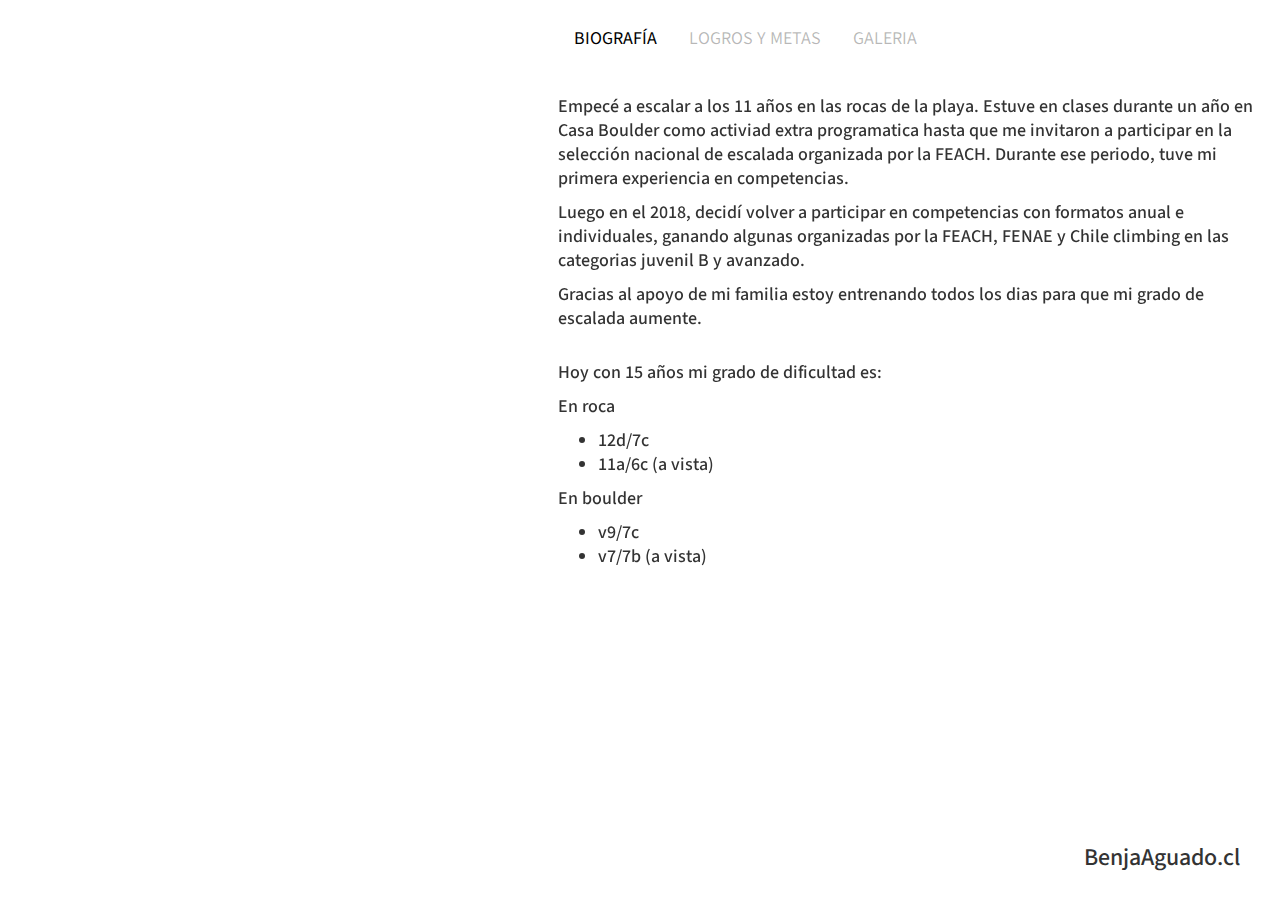
==== commit 037d0cdb: "textos" ====
--- a/master/index.html
+++ b/master/index.html
@@ -22,6 +22,25 @@
       <script src="https://oss.maxcdn.com/html5shiv/3.7.2/html5shiv.min.js"></script>
       <script src="https://oss.maxcdn.com/respond/1.4.2/respond.min.js"></script>
     <![endif]-->
+
+    <!-- Favicon -->
+    <link rel="apple-touch-icon" sizes="57x57" href="images/favicon/apple-icon-57x57.png">
+    <link rel="apple-touch-icon" sizes="60x60" href="images/favicon/apple-icon-60x60.png">
+    <link rel="apple-touch-icon" sizes="72x72" href="images/favicon/apple-icon-72x72.png">
+    <link rel="apple-touch-icon" sizes="76x76" href="images/favicon/apple-icon-76x76.png">
+    <link rel="apple-touch-icon" sizes="114x114" href="images/favicon/apple-icon-114x114.png">
+    <link rel="apple-touch-icon" sizes="120x120" href="images/favicon/apple-icon-120x120.png">
+    <link rel="apple-touch-icon" sizes="144x144" href="images/favicon/apple-icon-144x144.png">
+    <link rel="apple-touch-icon" sizes="152x152" href="images/favicon/apple-icon-152x152.png">
+    <link rel="apple-touch-icon" sizes="180x180" href="images/favicon/apple-icon-180x180.png">
+    <link rel="icon" type="image/png" sizes="192x192" href="images/favicon/android-icon-192x192.png">
+    <link rel="icon" type="image/png" sizes="32x32" href="images/favicon/favicon-32x32.png">
+    <link rel="icon" type="image/png" sizes="96x96" href="images/favicon/favicon-96x96.png">
+    <link rel="icon" type="image/png" sizes="16x16" href="images/favicon/favicon-16x16.png">
+    <link rel="manifest" href="images/favicon/manifest.json">
+    <meta name="msapplication-TileColor" content="#ffffff">
+    <meta name="msapplication-TileImage" content="images/favicon/ms-icon-144x144.png">
+    <meta name="theme-color" content="#ffffff">
 </head>
 
 <body>
@@ -63,77 +82,63 @@
                         <div class="tab-content">
                             <div role="tabpanel" class="tab-pane fade in active" id="buyTicket">
                                 <div class="row">
-                                    <h4>Lorem ipsum dolor sit amet, consectetur adipiscing elit, sed do eiusmod tempor
-                                        incididunt ut labore et dolore magna aliqua. Ut enim ad minim veniam, quis
-                                        nostrud exercitation ullamco laboris nisi ut aliquip ex ea commodo consequat.
-                                        Duis aute irure dolor in reprehenderit in voluptate velit esse cillum dolore eu
-                                        fugiat nulla pariatur. Excepteur sint occaecat cupidatat non proident, sunt in
-                                        culpa qui officia deserunt mollit anim id est laborum.</h4>
-                                    <h4>Lorem ipsum dolor sit amet, consectetur adipiscing elit, sed do eiusmod tempor
-                                        incididunt ut labore et dolore magna aliqua. Ut enim ad minim veniam, quis
-                                        nostrud exercitation ullamco laboris nisi ut aliquip ex ea commodo consequat.
-                                        Duis aute irure dolor in reprehenderit in voluptate velit esse cillum dolore eu
-                                        fugiat nulla pariatur. Excepteur sint occaecat cupidatat non proident, sunt in
-                                        culpa qui officia deserunt mollit anim id est laborum.</h4>
-                                    <h4>Lorem ipsum dolor sit amet, consectetur adipiscing elit, sed do eiusmod tempor
-                                        incididunt ut labore et dolore magna aliqua. Ut enim ad minim veniam, quis
-                                        nostrud exercitation ullamco laboris nisi ut aliquip ex ea commodo consequat.
-                                        Duis aute irure dolor in reprehenderit in voluptate velit esse cillum dolore eu
-                                        fugiat nulla pariatur. Excepteur sint occaecat cupidatat non proident, sunt in
-                                        culpa qui officia deserunt mollit anim id est laborum.</h4>
+                                    <h4>Empecé a escalar a los 11 años en las rocas de la playa. Estuve en clases
+                                        durante un año en Casa Boulder como activiad extra programatica
+                                        hasta que me invitaron a participar en la selecci&oacute;n nacional de escalada
+                                        organizada por la FEACH. Durante ese periodo, tuve mi primera experiencia en
+                                        competencias.
+                                    </h4>
+                                    <h4>
+                                        Luego en el 2018, decid&iacute; volver a participar en competencias con
+                                        formatos anual e individuales, ganando algunas organizadas por la FEACH, FENAE
+                                        y Chile climbing en las categorias juvenil B y avanzado.
+                                    </h4>
+                                    <h4>
+                                        Gracias al apoyo de mi familia estoy entrenando todos los dias para que
+                                        mi grado de escalada aumente.
+                                    </h4>
+                                    <h4 style="padding-top: 20px;">
+                                        <p>Hoy con 15 años mi grado de dificultad es:</p>
+                                        <div>
+                                            <h4>En roca</h4>
+                                            <ul>
+                                                <li>12d/7c</li>
+                                                <li>11a/6c (a vista)</li>
+                                            </ul>
+                                            <h4>En boulder</h4>
+                                            <ul>
+                                                <li>v9/7c</li>
+                                                <li>v7/7b (a vista)</li>
+                                            </ul>
+                                        </div>
+                                    </h4>
                                 </div>
                             </div>
                             <div role="tabpanel" class="tab-pane fade" id="venue">
                                 <!-- TODO PUT LOGROS Y METAS CONTENT-->
                                 <div class="row">
-                                    <div class="col-md-6">
-                                        <h4>Lorem ipsum dolor sit amet, consectetur adipiscing elit, sed do eiusmod
-                                            tempor
-                                            incididunt ut labore et dolore magna aliqua. Ut enim ad minim veniam, quis
-                                            nostrud exercitation ullamco laboris nisi ut aliquip ex ea commodo
-                                            consequat.
-                                            Duis aute irure dolor in reprehenderit in voluptate velit esse cillum
-                                            dolore eu
-                                            fugiat nulla pariatur. Excepteur sint occaecat cupidatat non proident, sunt
-                                            in
-                                            culpa qui officia deserunt mollit anim id est laborum.</h4>
-                                    </div>
-                                    <div class="col-md-6">
-                                        <h4>Lorem ipsum dolor sit amet, consectetur adipiscing elit, sed do eiusmod
-                                            tempor
-                                            incididunt ut labore et dolore magna aliqua. Ut enim ad minim veniam, quis
-                                            nostrud exercitation ullamco laboris nisi ut aliquip ex ea commodo
-                                            consequat.
-                                            Duis aute irure dolor in reprehenderit in voluptate velit esse cillum
-                                            dolore eu
-                                            fugiat nulla pariatur. Excepteur sint occaecat cupidatat non proident, sunt
-                                            in
-                                            culpa qui officia deserunt mollit anim id est laborum.</h4>
-                                    </div>
-                                    <div class="col-md-6">
-                                            <h4>Lorem ipsum dolor sit amet, consectetur adipiscing elit, sed do eiusmod
-                                                tempor
-                                                incididunt ut labore et dolore magna aliqua. Ut enim ad minim veniam, quis
-                                                nostrud exercitation ullamco laboris nisi ut aliquip ex ea commodo
-                                                consequat.
-                                                Duis aute irure dolor in reprehenderit in voluptate velit esse cillum
-                                                dolore eu
-                                                fugiat nulla pariatur. Excepteur sint occaecat cupidatat non proident, sunt
-                                                in
-                                                culpa qui officia deserunt mollit anim id est laborum.</h4>
-                                        </div>
-                                        <div class="col-md-6">
-                                            <h4>Lorem ipsum dolor sit amet, consectetur adipiscing elit, sed do eiusmod
-                                                tempor
-                                                incididunt ut labore et dolore magna aliqua. Ut enim ad minim veniam, quis
-                                                nostrud exercitation ullamco laboris nisi ut aliquip ex ea commodo
-                                                consequat.
-                                                Duis aute irure dolor in reprehenderit in voluptate velit esse cillum
-                                                dolore eu
-                                                fugiat nulla pariatur. Excepteur sint occaecat cupidatat non proident, sunt
-                                                in
-                                                culpa qui officia deserunt mollit anim id est laborum.</h4>
-                                        </div>  
+                                    <h3>Logros</h3><br />
+                                    <ul>
+                                        <li>1er lugar - Competencia Escolar Sub13 2017</li>
+                                        <li>1er lugar - 3era fecha, Primera copa nacional de boulder 2018 FENAE</li>
+                                        <li>1er lugar - Campeonato Nacional de Escalada Deportiva 2018 FEACH</li>
+                                        <li>1er lugar - Evento inagural boulder coffee 2018 - Categoria Avanzado</li>
+                                        <li>1er lugar - Campeonato Nacional Juvenil Villarica 2018 FENAE</li>
+                                        <li>1er lugar - Master de boulder kids 2018</li>
+                                        <li>3er lugar - Lippi boulder fest 2018</li>
+                                    </ul>
+                                </div>
+                                <div class="row">
+                                    <h3>Metas</h3><br />
+                                    <ul>
+                                        <li>Mundial de escalada Arco Italia</li>
+                                        <li></li>
+                                    </ul>
+                                    <h3>Metas boulder</h3><br />
+                                    <ul>
+                                        <li>Kenka</li>
+                                        <li>v10</li>
+                                    </ul>
                                 </div>
                             </div>
                             <div role="tabpanel" class="tab-pane fade" id="termCondition">
@@ -164,4 +169,5 @@
             <script src="js/bootstrap.min.js"></script>
             <script src="js/allscript.js"></script>
 </body>
+
 </html>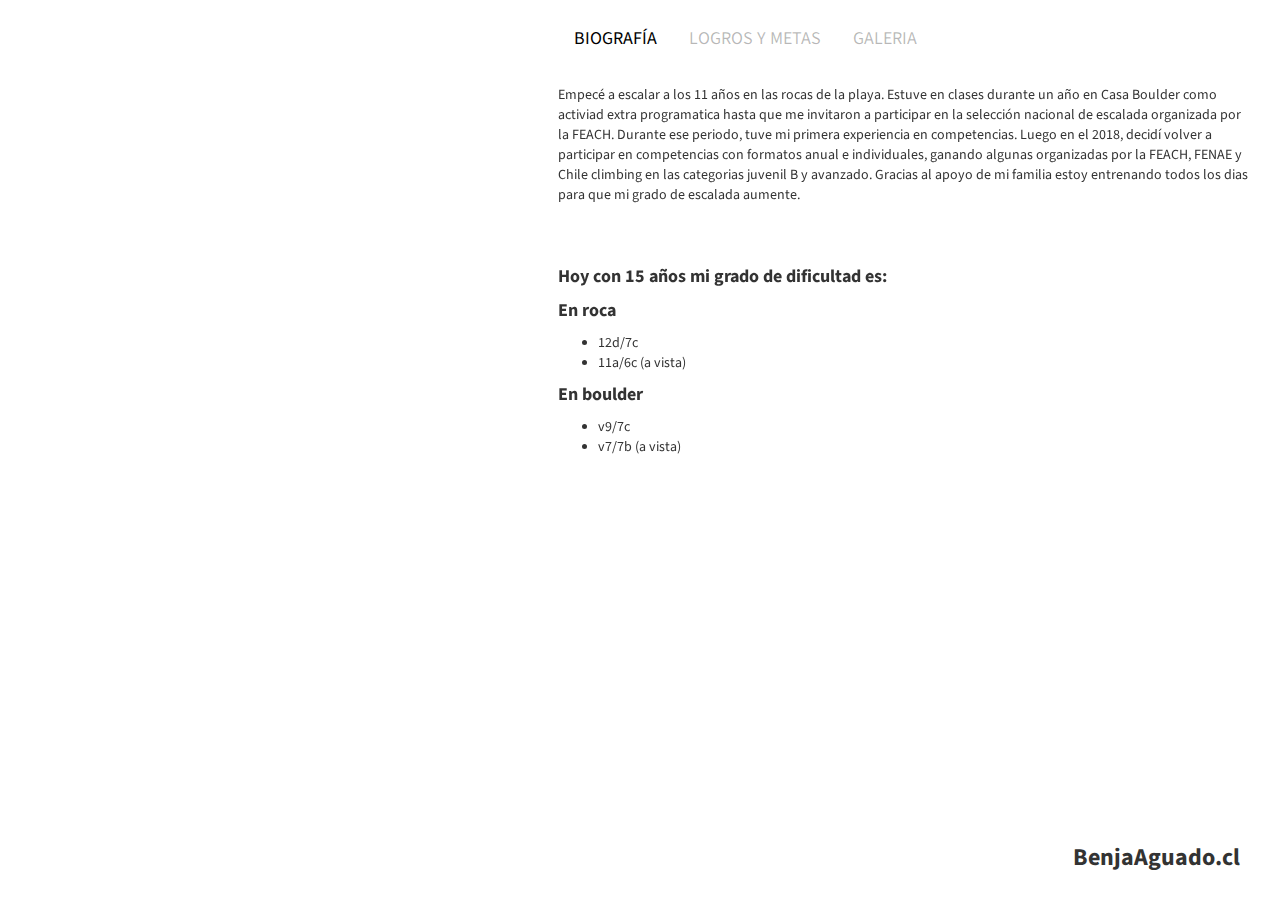
==== commit a73065c4: "textos" ====
--- a/master/index.html
+++ b/master/index.html
@@ -82,63 +82,85 @@
                         <div class="tab-content">
                             <div role="tabpanel" class="tab-pane fade in active" id="buyTicket">
                                 <div class="row">
-                                    <h4>Empecé a escalar a los 11 años en las rocas de la playa. Estuve en clases
+                                    <span>Empecé a escalar a los 11 años en las rocas de la playa. Estuve en clases
                                         durante un año en Casa Boulder como activiad extra programatica
                                         hasta que me invitaron a participar en la selecci&oacute;n nacional de escalada
                                         organizada por la FEACH. Durante ese periodo, tuve mi primera experiencia en
                                         competencias.
-                                    </h4>
-                                    <h4>
+                                    </span>
+                                    <span>
                                         Luego en el 2018, decid&iacute; volver a participar en competencias con
                                         formatos anual e individuales, ganando algunas organizadas por la FEACH, FENAE
                                         y Chile climbing en las categorias juvenil B y avanzado.
-                                    </h4>
-                                    <h4>
+                                    </span>
+                                    <span>
                                         Gracias al apoyo de mi familia estoy entrenando todos los dias para que
                                         mi grado de escalada aumente.
-                                    </h4>
-                                    <h4 style="padding-top: 20px;">
-                                        <p>Hoy con 15 años mi grado de dificultad es:</p>
-                                        <div>
-                                            <h4>En roca</h4>
-                                            <ul>
-                                                <li>12d/7c</li>
-                                                <li>11a/6c (a vista)</li>
-                                            </ul>
-                                            <h4>En boulder</h4>
-                                            <ul>
-                                                <li>v9/7c</li>
-                                                <li>v7/7b (a vista)</li>
-                                            </ul>
-                                        </div>
-                                    </h4>
+                                    </span>
+                                </div>
+                                <div class="row" style="padding-top: 50px;">
+                                    <h4>Hoy con 15 años mi grado de dificultad es:</h4>
+                                    <div>
+                                        <h4>En roca</h4>
+                                        <ul>
+                                            <li>12d/7c</li>
+                                            <li>11a/6c (a vista)</li>
+                                        </ul>
+                                        <h4>En boulder</h4>
+                                        <ul>
+                                            <li>v9/7c</li>
+                                            <li>v7/7b (a vista)</li>
+                                        </ul>
+                                    </div>
                                 </div>
                             </div>
                             <div role="tabpanel" class="tab-pane fade" id="venue">
                                 <!-- TODO PUT LOGROS Y METAS CONTENT-->
                                 <div class="row">
                                     <h3>Logros</h3><br />
-                                    <ul>
-                                        <li>1er lugar - Competencia Escolar Sub13 2017</li>
-                                        <li>1er lugar - 3era fecha, Primera copa nacional de boulder 2018 FENAE</li>
-                                        <li>1er lugar - Campeonato Nacional de Escalada Deportiva 2018 FEACH</li>
-                                        <li>1er lugar - Evento inagural boulder coffee 2018 - Categoria Avanzado</li>
-                                        <li>1er lugar - Campeonato Nacional Juvenil Villarica 2018 FENAE</li>
-                                        <li>1er lugar - Master de boulder kids 2018</li>
-                                        <li>3er lugar - Lippi boulder fest 2018</li>
-                                    </ul>
+                                    <div class="col-md-6">
+                                        <ul>
+                                            <li>1er lugar - Competencia Escolar Sub13 2017</li>
+                                            <li>1er lugar - 3era fecha, Primera copa nacional de boulder 2018 FENAE</li>
+                                            <li>1er lugar - Campeonato Nacional de Escalada Deportiva 2018 FEACH</li>
+                                            <li>1er lugar - Evento inagural boulder coffee 2018 - Categoria Avanzado</li>
+                                        </ul>
+                                    </div>
+                                    <div class="col-md-6">
+                                        <ul>
+                                            <li>1er lugar - Campeonato Nacional Juvenil Villarica 2018 FENAE</li>
+                                            <li>1er lugar - Master de boulder kids 2018</li>
+                                            <li>3er lugar - Lippi boulder fest 2018</li>
+                                        </ul>
+                                    </div>
                                 </div>
                                 <div class="row">
-                                    <h3>Metas</h3><br />
-                                    <ul>
-                                        <li>Mundial de escalada Arco Italia</li>
-                                        <li></li>
-                                    </ul>
-                                    <h3>Metas boulder</h3><br />
-                                    <ul>
-                                        <li>Kenka</li>
-                                        <li>v10</li>
-                                    </ul>
+                                    <div class="col-md-6">
+                                        <h3>Metas a corto plazo</h3>
+                                        <h4>Boulder</h4>
+                                        <ul>
+                                            <li>Kenka v10/7c+ (Totoralillo)</li>
+                                            <li>Fe v13/8b (Choriboulder)</li>
+                                        </ul>
+                                        <h4>Dificultad</h4>
+                                        <ul>
+                                            <li>Acci&oacute;n vital 13a/ (Las Chilcas)</li>
+                                            <li>Si los perros ladran es porque cabalgamos 14b/8c (Las Chilcas)</li>
+                                        </ul>
+                                        <br />
+                                        <h3>Mundial de escalada ARCO Italia</h3>
+                                    </div>
+                                    <div class="col-md-6">
+                                        <h3>Metas a largo plazo</h3>
+                                        <h4>Boulder</h4>
+                                        <ul>
+                                            <li>Boulder The nest v15/8c</li>
+                                        </ul>
+                                        <h4>Ruta</h4>
+                                        <ul>
+                                            <li>La Dura Dura 15/</li>
+                                        </ul>
+                                    </div>
                                 </div>
                             </div>
                             <div role="tabpanel" class="tab-pane fade" id="termCondition">
--- a/master/css/custom.css
+++ b/master/css/custom.css
@@ -25,7 +25,8 @@
 }
 
 h1, h2, h3, h4, h5, h6 {
-	line-height: 24px; 
+    line-height: 24px; 
+    font-weight: bold;
 }
 
 /* button style */
